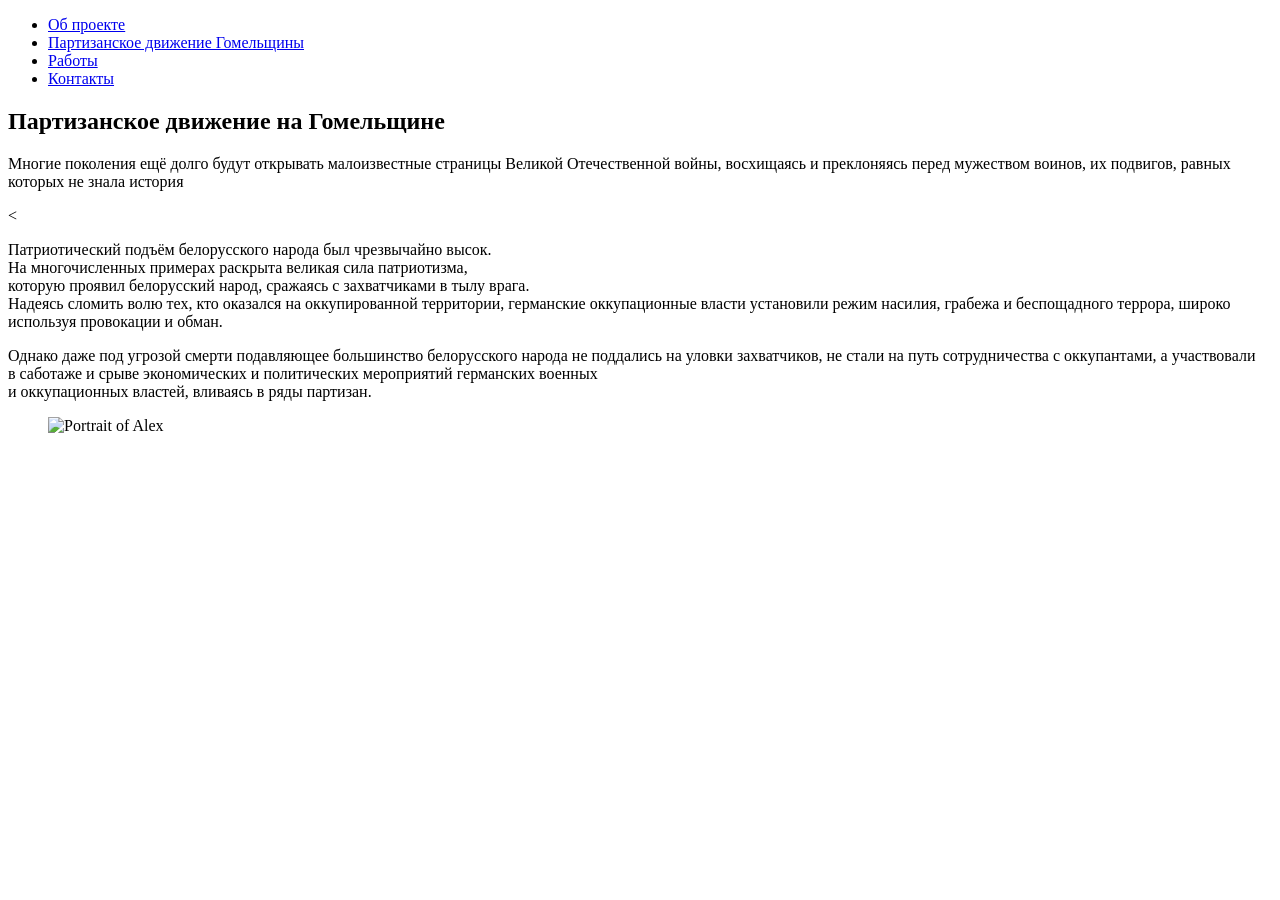
==== about.html @ 4dd45e45 "Add files via upload" ====
<!DOCTYPE html>
<html lang="en">

<head>
  <meta charset="utf-8">
  <meta content="width=device-width, initial-scale=1.0" name="viewport">
  <title>В краю партизанских легенд</title>
  <meta name="description" content="">
  <meta name="keywords" content="">

  <!-- Favicons -->
  <link href="assets/img/favicon.png" rel="icon">
  <link href="assets/img/apple-touch-icon.png" rel="apple-touch-icon">

  <!-- Fonts -->
  <link href="https://fonts.googleapis.com" rel="preconnect">
  <link href="https://fonts.gstatic.com" rel="preconnect" crossorigin>
  <link href="https://fonts.googleapis.com/css2?family=Roboto:ital,wght@0,100;0,300;0,400;0,500;0,700;0,900;1,100;1,300;1,400;1,500;1,700;1,900&family=Poppins:ital,wght@0,100;0,200;0,300;0,400;0,500;0,600;0,700;0,800;0,900;1,100;1,200;1,300;1,400;1,500;1,600;1,700;1,800;1,900&family=Raleway:ital,wght@0,100;0,200;0,300;0,400;0,500;0,600;0,700;0,800;0,900;1,100;1,200;1,300;1,400;1,500;1,600;1,700;1,800;1,900&display=swap" rel="stylesheet">

  <!-- Vendor CSS Files -->
  <link href="assets/vendor/bootstrap/css/bootstrap.min.css" rel="stylesheet">
  <link href="assets/vendor/bootstrap-icons/bootstrap-icons.css" rel="stylesheet">
  <link href="assets/vendor/aos/aos.css" rel="stylesheet">
  <link href="assets/vendor/swiper/swiper-bundle.min.css" rel="stylesheet">
  <link href="assets/vendor/glightbox/css/glightbox.min.css" rel="stylesheet">

  <!-- Main CSS File -->
  <link href="assets/css/main.css" rel="stylesheet">

  <!-- =======================================================
  * Template Name: FolioOne
  * Template URL: https://bootstrapmade.com/folioone-bootstrap-portfolio-website-template/
  * Updated: Aug 23 2025 with Bootstrap v5.3.7
  * Author: BootstrapMade.com
  * License: https://bootstrapmade.com/license/
  ======================================================== -->
</head>

<body class="about-page">

  <header id="header" class="header d-flex align-items-center light-background sticky-top">
    <div class="container position-relative d-flex align-items-center justify-content-between">

      <!-- <a href="index.html" class="logo d-flex align-items-center me-auto me-xl-0">
      <img src="assets/img/logo.webp" alt="">
      <h1 class="sitename">FolioOne</h1> 
    </a> -->

      <nav id="navmenu" class="navmenu">
        <ul>
          <li><a href="index.html">Об проекте</a></li>
          <li><a href="about.html" class="active">Партизанское движение Гомельщины</a></li>
    
          
          <li><a href="portfolio.html">Работы</a></li>
         
          <li><a href="contact.html">Контакты</a></li>
        </ul>
        <i class="mobile-nav-toggle d-xl-none bi bi-list"></i>
      </nav>

 

    </div>
  </header>

  <main class="main">

    <!-- About Section -->
    <section id="about" class="about section">

      <!-- Section Title -->
      <div class="container section-title" data-aos="fade-up">
        <h2>Партизанское движение на Гомельщине</h2>
        <p>Многие поколения ещё долго будут открывать малоизвестные страницы Великой Отечественной войны, восхищаясь и преклоняясь перед мужеством воинов, их подвигов, равных которых не знала история</p>
      </div><!-- End Section Title -->

      < <div class="container" data-aos="fade-up" data-aos-delay="50">

        <div class="isotope-layout" data-default-filter="*" data-layout="masonry" data-sort="original-order">
       

        <!-- Intro + Photo -->
        <div class="row align-items-center justify-content-between gy-5 mb-5">
          <div class="col-lg-7" data-aos="fade-right" data-aos-delay="150">
            <div class="intro-content">

              <p class="lead">
Патриотический подъём белорусского народа был чрезвычайно высок.<br>
На многочисленных примерах раскрыта великая сила патриотизма, <br> которую проявил белорусский народ, сражаясь 
с захватчиками в тылу врага. <br> Надеясь сломить волю тех, кто оказался  на оккупированной территории, германские оккупационные власти установили режим насилия, грабежа и беспощадного террора, широко используя провокации и обман.              </p>
              <p>
	Однако даже под угрозой смерти подавляющее большинство белорусского народа не поддались на уловки захватчиков, не стали на путь сотрудничества с оккупантами, а участвовали <br> в саботаже и срыве экономических  и политических мероприятий германских военных <br> и оккупационных властей, вливаясь в ряды партизан.

              </p>
 

             
            </div>
          </div>

          <div class="col-lg-5" data-aos="zoom-in" data-aos-delay="250">
            <figure class="profile-figure text-center text-lg-end">
              <img src="assets/img/portfolio/maib.png" alt="Portrait of Alex" class="img-fluid profile-photo">
            </figure>
          </div>
        </div>

  </main>

 

  <!-- Scroll Top -->
  <a href="#" id="scroll-top" class="scroll-top d-flex align-items-center justify-content-center"><i class="bi bi-arrow-up-short"></i></a>

  <!-- Preloader -->
  <div id="preloader"></div>

  <!-- Vendor JS Files -->
  <script src="assets/vendor/bootstrap/js/bootstrap.bundle.min.js"></script>
  <script src="assets/vendor/php-email-form/validate.js"></script>
  <script src="assets/vendor/aos/aos.js"></script>
  <script src="assets/vendor/typed.js/typed.umd.js"></script>
  <script src="assets/vendor/waypoints/noframework.waypoints.js"></script>
  <script src="assets/vendor/purecounter/purecounter_vanilla.js"></script>
  <script src="assets/vendor/swiper/swiper-bundle.min.js"></script>
  <script src="assets/vendor/imagesloaded/imagesloaded.pkgd.min.js"></script>
  <script src="assets/vendor/isotope-layout/isotope.pkgd.min.js"></script>
  <script src="assets/vendor/glightbox/js/glightbox.min.js"></script>

  <!-- Main JS File -->
  <script src="assets/js/main.js"></script>

</body>

</html>
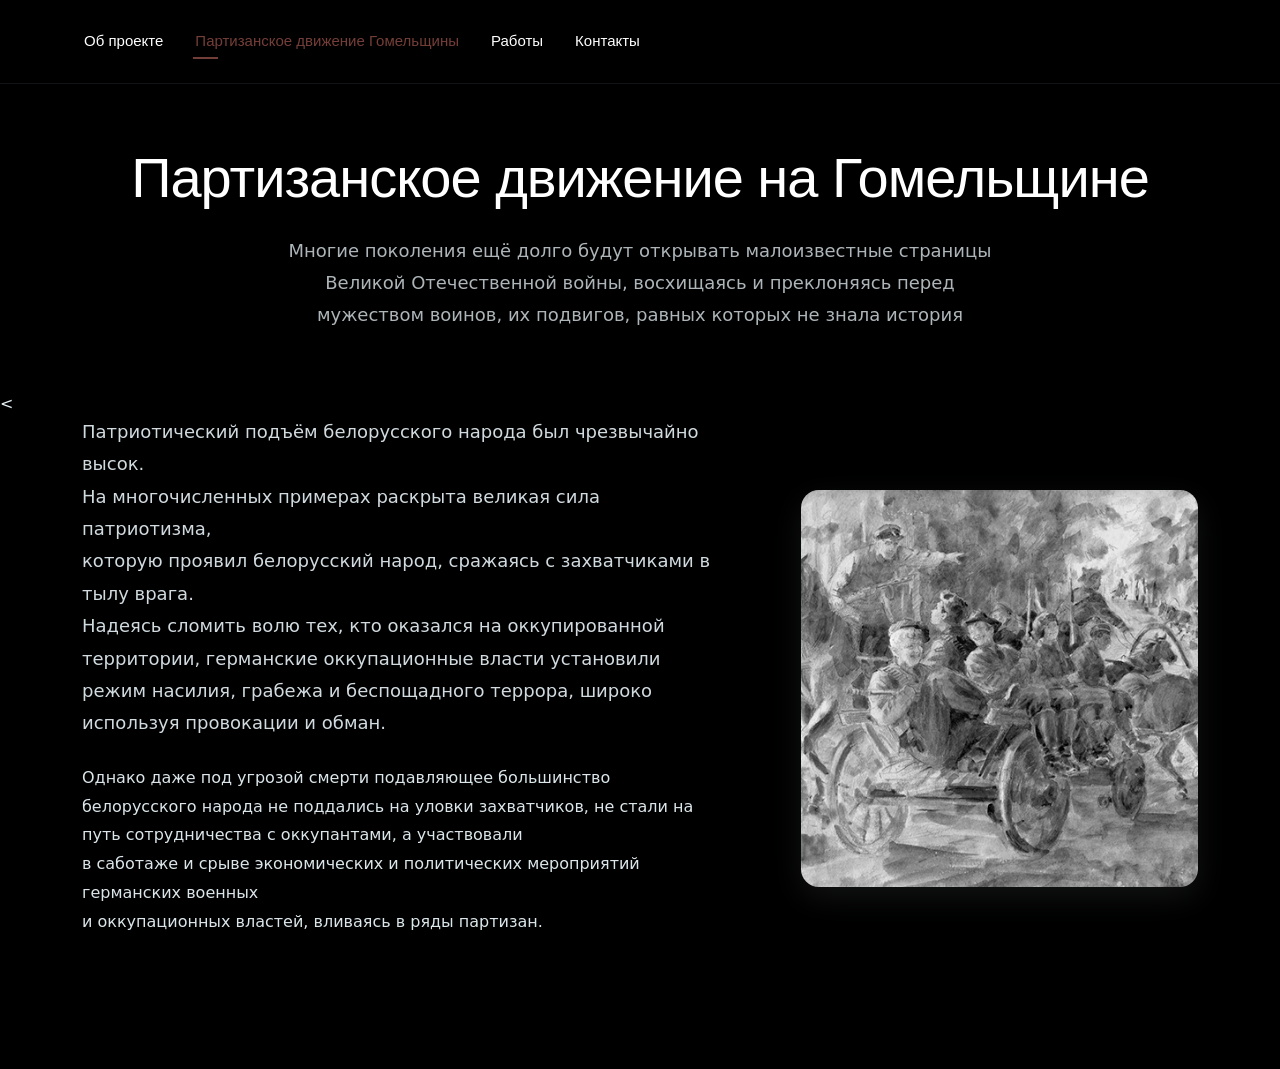
==== commit 57bc3ecc: "Add files via upload" ====
--- a/about.html
+++ b/about.html
@@ -101,7 +101,7 @@
 
           <div class="col-lg-5" data-aos="zoom-in" data-aos-delay="250">
             <figure class="profile-figure text-center text-lg-end">
-              <img src="assets/img/portfolio/maib.png" alt="Portrait of Alex" class="img-fluid profile-photo">
+              <img src="assets/img/profile/profile-square-11.png" alt="Portrait of Alex" class="img-fluid profile-photo">
             </figure>
           </div>
         </div>
--- a/assets/css/main.css
+++ b/assets/css/main.css
@@ -0,0 +1,2854 @@
+/**
+* Template Name: FolioOne
+* Template URL: https://bootstrapmade.com/folioone-bootstrap-portfolio-website-template/
+* Updated: Aug 23 2025 with Bootstrap v5.3.7
+* Author: BootstrapMade.com
+* License: https://bootstrapmade.com/license/
+*/
+
+/*--------------------------------------------------------------
+# Font & Color Variables
+# Help: https://bootstrapmade.com/color-system/
+--------------------------------------------------------------*/
+/* Fonts */
+:root {
+  --default-font: "Roboto",  system-ui, -apple-system, "Segoe UI", Roboto, "Helvetica Neue", Arial, "Noto Sans", "Liberation Sans", sans-serif, "Apple Color Emoji", "Segoe UI Emoji", "Segoe UI Symbol", "Noto Color Emoji";
+  --heading-font: "Raleway",  sans-serif;
+  --nav-font: "Poppins",  sans-serif;
+}
+
+/* Global Colors - The following color variables are used throughout the website. Updating them here will change the color scheme of the entire website */
+:root { 
+  --background-color: #000000; /* Background color for the entire website, including individual sections */
+  --default-color: #e7f2f7; /* Default color used for the majority of the text content across the entire website */
+  --heading-color: #ffffff; /* Color for headings, subheadings and title throughout the website */
+  --accent-color: #743e38; /* Accent color that represents your brand on the website. It's used for buttons, links, and other elements that need to stand out */
+  --surface-color: #743e38; /* The surface color is used as a background of boxed elements within sections, such as cards, icon boxes, or other elements that require a visual separation from the global background. */
+  --contrast-color: #ffffff; /* Contrast color for text, ensuring readability against backgrounds of accent, heading, or default colors. */
+}
+
+/* Nav Menu Colors - The following color variables are used specifically for the navigation menu. They are separate from the global colors to allow for more customization options */
+:root {
+  --nav-color: #ffffff;  /* The default color of the main navmenu links */
+  --nav-hover-color: #743e38; /* Applied to main navmenu links when they are hovered over or active */
+  --nav-mobile-background-color: #213642; /* Used as the background color for mobile navigation menu */
+  --nav-dropdown-background-color: #051117; /* Used as the background color for dropdown items that appear when hovering over primary navigation items */
+  --nav-dropdown-color: #e7f2f7; /* Used for navigation links of the dropdown items in the navigation menu. */
+  --nav-dropdown-hover-color: #743e38; /* Similar to --nav-hover-color, this color is applied to dropdown navigation links when they are hovered over. */
+}
+
+/* Color Presets - These classes override global colors when applied to any section or element, providing reuse of the sam color scheme. */
+
+.light-background {
+  --background-color: #142027;
+  --surface-color: #325264;
+}
+
+.dark-background {
+  --background-color: #0b1419;
+  --default-color: #ffffff;
+  --heading-color: #ffffff;
+  --surface-color: #252525;
+  --contrast-color: #ffffff;
+}
+
+/* Smooth scroll */
+:root {
+  scroll-behavior: smooth;
+}
+
+/*--------------------------------------------------------------
+# General Styling & Shared Classes
+--------------------------------------------------------------*/
+body {
+  color: var(--default-color);
+  background-color: var(--background-color);
+  font-family: var(--default-font);
+}
+
+a {
+  color: var(--accent-color);
+  text-decoration: none;
+  transition: 0.3s;
+}
+
+a:hover {
+  color: color-mix(in srgb, var(--accent-color), transparent 25%);
+  text-decoration: none;
+}
+
+h1,
+h2,
+h3,
+h4,
+h5,
+h6 {
+  color: var(--heading-color);
+  font-family: var(--heading-font);
+}
+
+/* PHP Email Form Messages
+------------------------------*/
+.php-email-form .error-message {
+  display: none;
+  background: #df1529;
+  color: #ffffff;
+  text-align: left;
+  padding: 15px;
+  margin-bottom: 24px;
+  font-weight: 600;
+}
+
+.php-email-form .sent-message {
+  display: none;
+  color: #ffffff;
+  background: #059652;
+  text-align: center;
+  padding: 15px;
+  margin-bottom: 24px;
+  font-weight: 600;
+}
+
+.php-email-form .loading {
+  display: none;
+  background: var(--surface-color);
+  text-align: center;
+  padding: 15px;
+  margin-bottom: 24px;
+}
+
+.php-email-form .loading:before {
+  content: "";
+  display: inline-block;
+  border-radius: 50%;
+  width: 24px;
+  height: 24px;
+  margin: 0 10px -6px 0;
+  border: 3px solid var(--accent-color);
+  border-top-color: var(--surface-color);
+  animation: php-email-form-loading 1s linear infinite;
+}
+
+@keyframes php-email-form-loading {
+  0% {
+    transform: rotate(0deg);
+  }
+
+  100% {
+    transform: rotate(360deg);
+  }
+}
+
+/*--------------------------------------------------------------
+# Global Header
+--------------------------------------------------------------*/
+.header {
+  --background-color: rgba(255, 255, 255, 0);
+  color: var(--default-color);
+  background-color: var(--background-color);
+  padding: 15px 0;
+  transition: all 0.5s;
+  z-index: 997;
+  border-bottom: 1px solid color-mix(in srgb, var(--default-color), transparent 92%);
+}
+
+.header .logo {
+  line-height: 1;
+}
+
+.header .logo img {
+  max-height: 36px;
+  margin-right: 8px;
+}
+
+.header .logo h1 {
+  font-size: 32px;
+  margin: 0;
+  font-weight: 400;
+  color: var(--heading-color);
+}
+
+.header .header-social-links {
+  padding-right: 15px;
+}
+
+.header .header-social-links a {
+  color: color-mix(in srgb, var(--default-color), transparent 40%);
+  padding-left: 6px;
+  display: inline-block;
+  transition: 0.3s;
+  font-size: 16px;
+}
+
+.header .header-social-links a:hover {
+  color: var(--default-color);
+}
+
+.header .header-social-links a i {
+  line-height: 0px;
+}
+
+@media (max-width: 1200px) {
+  .header .logo {
+    order: 1;
+  }
+
+  .header .header-social-links {
+    order: 2;
+  }
+
+  .header .navmenu {
+    order: 3;
+  }
+}
+
+/* Global Header on Scroll
+------------------------------*/
+.scrolled .header {
+  --background-color: rgba(16, 26, 32, 0.9);
+}
+
+/*--------------------------------------------------------------
+# Navigation Menu
+--------------------------------------------------------------*/
+/* Desktop Navigation */
+@media (min-width: 1200px) {
+  .navmenu {
+    padding: 0;
+  }
+
+  .navmenu ul {
+    margin: 0;
+    padding: 0;
+    display: flex;
+    list-style: none;
+    align-items: center;
+  }
+
+  .navmenu li {
+    position: relative;
+  }
+
+  .navmenu>ul>li {
+    white-space: nowrap;
+    padding: 15px 28px 15px 0;
+  }
+
+  .navmenu>ul>li:last-child {
+    padding-right: 0;
+  }
+
+  .navmenu a,
+  .navmenu a:focus {
+    color: var(--nav-color);
+    font-size: 15px;
+    padding: 0 2px;
+    font-family: var(--nav-font);
+    font-weight: 400;
+    display: flex;
+    align-items: center;
+    justify-content: space-between;
+    white-space: nowrap;
+    transition: 0.3s;
+    position: relative;
+  }
+
+  .navmenu a i,
+  .navmenu a:focus i {
+    font-size: 12px;
+    line-height: 0;
+    margin-left: 5px;
+    transition: 0.3s;
+  }
+
+  .navmenu>ul>li>a:before {
+    content: "";
+    position: absolute;
+    height: 2px;
+    bottom: -6px;
+    left: 0;
+    background-color: var(--nav-hover-color);
+    visibility: hidden;
+    width: 0px;
+    transition: all 0.3s ease-in-out 0s;
+  }
+
+  .navmenu a:hover:before,
+  .navmenu li:hover>a:before,
+  .navmenu .active:before {
+    visibility: visible;
+    width: 25px;
+  }
+
+  .navmenu li:hover>a,
+  .navmenu .active,
+  .navmenu .active:focus {
+    color: var(--nav-hover-color);
+  }
+
+  .navmenu .dropdown ul {
+    margin: 0;
+    padding: 10px 0;
+    background: var(--nav-dropdown-background-color);
+    display: block;
+    position: absolute;
+    visibility: hidden;
+    left: -5px;
+    top: 130%;
+    opacity: 0;
+    transition: 0.3s;
+    border-radius: 4px;
+    z-index: 99;
+    box-shadow: 0px 0px 30px rgba(0, 0, 0, 0.1);
+  }
+
+  .navmenu .dropdown ul li {
+    min-width: 200px;
+  }
+
+  .navmenu .dropdown ul a {
+    padding: 10px 20px;
+    font-size: 15px;
+    text-transform: none;
+    color: var(--nav-dropdown-color);
+  }
+
+  .navmenu .dropdown ul a i {
+    font-size: 12px;
+  }
+
+  .navmenu .dropdown ul a:hover,
+  .navmenu .dropdown ul .active:hover,
+  .navmenu .dropdown ul li:hover>a {
+    color: var(--nav-dropdown-hover-color);
+  }
+
+  .navmenu .dropdown:hover>ul {
+    opacity: 1;
+    top: 100%;
+    visibility: visible;
+  }
+
+  .navmenu .dropdown .dropdown ul {
+    top: 0;
+    left: -90%;
+    visibility: hidden;
+  }
+
+  .navmenu .dropdown .dropdown:hover>ul {
+    opacity: 1;
+    top: 0;
+    left: -100%;
+    visibility: visible;
+  }
+}
+
+/* Mobile Navigation */
+@media (max-width: 1199px) {
+  .mobile-nav-toggle {
+    color: var(--nav-color);
+    font-size: 28px;
+    line-height: 0;
+    margin-right: 10px;
+    cursor: pointer;
+    transition: color 0.3s;
+  }
+
+  .navmenu {
+    padding: 0;
+    z-index: 9997;
+  }
+
+  .navmenu ul {
+    display: none;
+    list-style: none;
+    position: absolute;
+    inset: 60px 20px 20px 20px;
+    padding: 10px 0;
+    margin: 0;
+    border-radius: 6px;
+    background-color: var(--nav-mobile-background-color);
+    border: 1px solid color-mix(in srgb, var(--default-color), transparent 90%);
+    box-shadow: none;
+    overflow-y: auto;
+    transition: 0.3s;
+    z-index: 9998;
+  }
+
+  .navmenu a,
+  .navmenu a:focus {
+    color: var(--nav-dropdown-color);
+    padding: 10px 20px;
+    font-family: var(--nav-font);
+    font-size: 17px;
+    font-weight: 500;
+    display: flex;
+    align-items: center;
+    justify-content: space-between;
+    white-space: nowrap;
+    transition: 0.3s;
+  }
+
+  .navmenu a i,
+  .navmenu a:focus i {
+    font-size: 12px;
+    line-height: 0;
+    margin-left: 5px;
+    width: 30px;
+    height: 30px;
+    display: flex;
+    align-items: center;
+    justify-content: center;
+    border-radius: 50%;
+    transition: 0.3s;
+    background-color: color-mix(in srgb, var(--accent-color), transparent 90%);
+  }
+
+  .navmenu a i:hover,
+  .navmenu a:focus i:hover {
+    background-color: var(--accent-color);
+    color: var(--contrast-color);
+  }
+
+  .navmenu a:hover,
+  .navmenu .active,
+  .navmenu .active:focus {
+    color: var(--nav-dropdown-hover-color);
+  }
+
+  .navmenu .active i,
+  .navmenu .active:focus i {
+    background-color: var(--accent-color);
+    color: var(--contrast-color);
+    transform: rotate(180deg);
+  }
+
+  .navmenu .dropdown ul {
+    position: static;
+    display: none;
+    z-index: 99;
+    padding: 10px 0;
+    margin: 10px 20px;
+    background-color: var(--nav-dropdown-background-color);
+    transition: all 0.5s ease-in-out;
+  }
+
+  .navmenu .dropdown ul ul {
+    background-color: rgba(33, 37, 41, 0.1);
+  }
+
+  .navmenu .dropdown>.dropdown-active {
+    display: block;
+    background-color: rgba(33, 37, 41, 0.03);
+  }
+
+  .mobile-nav-active {
+    overflow: hidden;
+  }
+
+  .mobile-nav-active .mobile-nav-toggle {
+    color: #fff;
+    position: absolute;
+    font-size: 32px;
+    top: 15px;
+    right: 15px;
+    margin-right: 0;
+    z-index: 9999;
+  }
+
+  .mobile-nav-active .navmenu {
+    position: fixed;
+    overflow: hidden;
+    inset: 0;
+    background: rgba(33, 37, 41, 0.8);
+    transition: 0.3s;
+  }
+
+  .mobile-nav-active .navmenu>ul {
+    display: block;
+  }
+}
+
+/*--------------------------------------------------------------
+# Global Footer
+--------------------------------------------------------------*/
+.footer {
+  color: var(--default-color);
+  background-color: var(--background-color);
+  font-size: 14px;
+  padding: 40px 0;
+  position: relative;
+  border-top: 1px solid color-mix(in srgb, var(--default-color), transparent 92%);
+}
+
+.footer .copyright p {
+  margin-bottom: 0;
+}
+
+.footer .social-links {
+  margin-top: 20px;
+}
+
+.footer .social-links a {
+  display: flex;
+  align-items: center;
+  justify-content: center;
+  width: 40px;
+  height: 40px;
+  border-radius: 50%;
+  border: 1px solid color-mix(in srgb, var(--default-color), transparent 50%);
+  font-size: 16px;
+  color: color-mix(in srgb, var(--default-color), transparent 50%);
+  margin: 0 5px;
+  transition: 0.3s;
+}
+
+.footer .social-links a:hover {
+  color: var(--accent-color);
+  border-color: var(--accent-color);
+}
+
+.footer .credits {
+  margin-top: 10px;
+  font-size: 13px;
+  text-align: center;
+}
+
+/*--------------------------------------------------------------
+# Preloader
+--------------------------------------------------------------*/
+#preloader {
+  position: fixed;
+  inset: 0;
+  z-index: 9999;
+  overflow: hidden;
+  background-color: var(--background-color);
+  transition: all 0.6s ease-out;
+  width: 100%;
+  height: 100vh;
+}
+
+#preloader:before,
+#preloader:after {
+  content: "";
+  position: absolute;
+  border: 4px solid var(--accent-color);
+  border-radius: 50%;
+  animation: animate-preloader 2s cubic-bezier(0, 0.2, 0.8, 1) infinite;
+}
+
+#preloader:after {
+  animation-delay: -0.5s;
+}
+
+@keyframes animate-preloader {
+  0% {
+    width: 10px;
+    height: 10px;
+    top: calc(50% - 5px);
+    left: calc(50% - 5px);
+    opacity: 1;
+  }
+
+  100% {
+    width: 72px;
+    height: 72px;
+    top: calc(50% - 36px);
+    left: calc(50% - 36px);
+    opacity: 0;
+  }
+}
+
+/*--------------------------------------------------------------
+# Scroll Top Button
+--------------------------------------------------------------*/
+.scroll-top {
+  position: fixed;
+  visibility: hidden;
+  opacity: 0;
+  right: 15px;
+  bottom: -15px;
+  z-index: 99999;
+  background-color: var(--accent-color);
+  width: 44px;
+  height: 44px;
+  border-radius: 50px;
+  transition: all 0.4s;
+}
+
+.scroll-top i {
+  font-size: 24px;
+  color: var(--contrast-color);
+  line-height: 0;
+}
+
+.scroll-top:hover {
+  background-color: color-mix(in srgb, var(--accent-color), transparent 20%);
+  color: var(--contrast-color);
+}
+
+.scroll-top.active {
+  visibility: visible;
+  opacity: 1;
+  bottom: 15px;
+}
+
+/*--------------------------------------------------------------
+# Disable aos animation delay on mobile devices
+--------------------------------------------------------------*/
+@media screen and (max-width: 768px) {
+  [data-aos-delay] {
+    transition-delay: 0 !important;
+  }
+}
+
+/*--------------------------------------------------------------
+# Global Page Titles & Breadcrumbs
+--------------------------------------------------------------*/
+.page-title {
+  color: var(--default-color);
+  background-color: var(--background-color);
+  position: relative;
+}
+
+.page-title .heading {
+  padding: 80px 0;
+  border-top: 1px solid color-mix(in srgb, var(--default-color), transparent 90%);
+}
+
+.page-title .heading h1 {
+  font-size: 38px;
+  font-weight: 700;
+}
+
+.page-title nav {
+  background-color: color-mix(in srgb, var(--default-color), transparent 96%);
+  padding: 20px 0;
+}
+
+.page-title nav ol {
+  display: flex;
+  flex-wrap: wrap;
+  list-style: none;
+  padding: 0;
+  margin: 0;
+  font-size: 16px;
+  font-weight: 400;
+}
+
+.page-title nav ol li+li {
+  padding-left: 10px;
+}
+
+.page-title nav ol li+li::before {
+  content: "/";
+  display: inline-block;
+  padding-right: 10px;
+  color: color-mix(in srgb, var(--default-color), transparent 70%);
+}
+
+/*--------------------------------------------------------------
+# Global Sections
+--------------------------------------------------------------*/
+section,
+.section {
+  color: var(--default-color);
+  background-color: var(--background-color);
+  padding: 60px 0;
+  scroll-margin-top: 100px;
+  overflow: clip;
+}
+
+@media (max-width: 1199px) {
+
+  section,
+  .section {
+    scroll-margin-top: 66px;
+  }
+}
+
+/*--------------------------------------------------------------
+# Global Section Titles
+--------------------------------------------------------------*/
+.section-title {
+  text-align: center;
+  padding-bottom: 60px;
+  position: relative;
+}
+
+.section-title h2 {
+  font-size: 3.5rem;
+  font-weight: 400;
+  line-height: 1.2;
+  color: var(--heading-color);
+  margin-bottom: 1.5rem;
+  letter-spacing: -1px;
+}
+
+@media (max-width: 768px) {
+  .section-title h2 {
+    font-size: 2.5rem;
+  }
+}
+
+.section-title p {
+  font-size: 1.125rem;
+  line-height: 1.8;
+  color: color-mix(in srgb, var(--default-color), transparent 25%);
+  max-width: 900px;
+  margin: 0 auto;
+  text-wrap: balance;
+}
+
+/*--------------------------------------------------------------
+# Hero Section
+--------------------------------------------------------------*/
+.hero {
+  padding: 80px 0;
+  min-height: 100vh;
+  display: flex;
+  align-items: center;
+}
+
+.hero .hero-content h1 {
+  font-size: 3.5rem;
+  font-weight: 700;
+  margin-bottom: 1rem;
+  line-height: 1.2;
+}
+
+.hero .hero-content h1 .highlight {
+  color: var(--accent-color);
+  position: relative;
+}
+
+.hero .hero-content h1 .highlight::after {
+  content: "";
+  position: absolute;
+  bottom: 0;
+  left: 0;
+  width: 100%;
+  height: 3px;
+  border-radius: 2px;
+}
+
+@media (max-width: 768px) {
+  .hero .hero-content h1 {
+    font-size: 2.5rem;
+  }
+}
+
+.hero .hero-content h2 {
+  font-size: 1.5rem;
+  font-weight: 400;
+  margin-bottom: 2rem;
+  color: color-mix(in srgb, var(--default-color), transparent 20%);
+}
+
+.hero .hero-content h2 .typed {
+  color: var(--accent-color);
+  font-weight: 600;
+}
+
+@media (max-width: 768px) {
+  .hero .hero-content h2 {
+    font-size: 1.25rem;
+  }
+}
+
+.hero .hero-content p {
+  font-size: 1.1rem;
+  line-height: 1.6;
+  margin-bottom: 2.5rem;
+  color: color-mix(in srgb, var(--default-color), transparent 30%);
+}
+
+.hero .hero-actions {
+  display: flex;
+  gap: 1rem;
+  margin-bottom: 3rem;
+}
+
+.hero .hero-actions .btn {
+  padding: 12px 30px;
+  border-radius: 50px;
+  font-weight: 600;
+  text-decoration: none;
+  transition: all 0.3s ease;
+  border: 2px solid;
+}
+
+.hero .hero-actions .btn.btn-primary {
+  background: var(--accent-color);
+  color: var(--contrast-color);
+  border-color: var(--accent-color);
+}
+
+.hero .hero-actions .btn.btn-primary:hover {
+  background: color-mix(in srgb, var(--accent-color), black 15%);
+  border-color: color-mix(in srgb, var(--accent-color), black 15%);
+  transform: translateY(-2px);
+}
+
+.hero .hero-actions .btn.btn-outline {
+  background: transparent;
+  color: var(--accent-color);
+  border-color: var(--accent-color);
+}
+
+.hero .hero-actions .btn.btn-outline:hover {
+  transform: translateY(-2px);
+}
+
+@media (max-width: 576px) {
+  .hero .hero-actions {
+    flex-direction: column;
+  }
+
+  .hero .hero-actions .btn {
+    text-align: center;
+  }
+}
+
+.hero .social-links {
+  display: flex;
+  gap: 1rem;
+}
+
+.hero .social-links a {
+  width: 45px;
+  height: 45px;
+  background: var(--surface-color);
+  border-radius: 50%;
+  display: flex;
+  align-items: center;
+  justify-content: center;
+  color: var(--default-color);
+  font-size: 1.2rem;
+  transition: all 0.3s ease;
+}
+
+.hero .social-links a:hover {
+  background: var(--accent-color);
+  color: var(--contrast-color);
+  transform: translateY(-3px);
+  box-shadow: 0 8px 25px color-mix(in srgb, var(--accent-color), transparent 70%);
+}
+
+.hero .hero-image {
+  position: relative;
+}
+
+.hero .hero-image .image-wrapper {
+  position: relative;
+  max-width: 450px;
+  margin: 0 auto;
+}
+
+.hero .hero-image .image-wrapper img {
+  border-radius: 20px;
+  box-shadow: 0 5px 15px color-mix(in srgb, var(--default-color), transparent 95%);
+  transition: transform 0.3s ease;
+}
+
+.hero .hero-image .image-wrapper img:hover {
+  transform: scale(1.02);
+}
+
+.hero .hero-image .floating-elements {
+  position: absolute;
+  top: 0;
+  left: 0;
+  right: 0;
+  bottom: 0;
+  pointer-events: none;
+}
+
+.hero .hero-image .floating-elements .floating-card {
+  position: absolute;
+  background: var(--surface-color);
+  padding: 15px 20px;
+  border-radius: 15px;
+  box-shadow: 0 10px 30px color-mix(in srgb, var(--default-color), transparent 90%);
+  display: flex;
+  align-items: center;
+  gap: 10px;
+  font-weight: 600;
+  animation: float 3s ease-in-out infinite;
+}
+
+.hero .hero-image .floating-elements .floating-card i {
+  font-size: 1.5rem;
+  color: var(--accent-color);
+}
+
+.hero .hero-image .floating-elements .floating-card.design {
+  top: 10%;
+  right: -10%;
+  animation-delay: 0s;
+}
+
+.hero .hero-image .floating-elements .floating-card.code {
+  bottom: 30%;
+  left: -15%;
+  animation-delay: 1s;
+}
+
+.hero .hero-image .floating-elements .floating-card.creativity {
+  top: 60%;
+  right: -5%;
+  animation-delay: 2s;
+}
+
+@media (max-width: 992px) {
+  .hero .hero-image .floating-elements .floating-card {
+    display: none;
+  }
+}
+
+@keyframes float {
+
+  0%,
+  100% {
+    transform: translateY(0px);
+  }
+
+  50% {
+    transform: translateY(-10px);
+  }
+}
+
+@media (max-width: 992px) {
+  .hero .hero-content {
+    text-align: center;
+    margin-bottom: 3rem;
+  }
+}
+
+/*--------------------------------------------------------------
+# About Section
+--------------------------------------------------------------*/
+.about .intro-content .eyebrow {
+  display: inline-block;
+  letter-spacing: 0.12em;
+  text-transform: uppercase;
+  font-size: 12px;
+  color: color-mix(in srgb, var(--default-color), transparent 40%);
+  margin-bottom: 16px;
+}
+
+.about .intro-content .headline {
+  font-family: var(--heading-font);
+  font-weight: 300;
+  line-height: 1.2;
+  font-size: clamp(28px, 4vw, 44px);
+  margin: 0 0 24px 0;
+}
+
+.about .intro-content .lead {
+  font-size: 18px;
+  line-height: 1.8;
+  color: color-mix(in srgb, var(--default-color), transparent 10%);
+  margin-bottom: 24px;
+}
+
+.about .intro-content p {
+  line-height: 1.8;
+  margin-bottom: 24px;
+  color: color-mix(in srgb, var(--default-color), transparent 5%);
+}
+
+.about .intro-content .cta-group {
+  display: flex;
+  gap: 24px;
+  align-items: center;
+  margin-top: 24px;
+}
+
+.about .intro-content .cta-group .btn-ghost {
+  display: inline-flex;
+  align-items: center;
+  gap: 8px;
+  padding: 12px 18px;
+  border-radius: 6px;
+  color: var(--accent-color);
+  background: color-mix(in srgb, var(--accent-color), transparent 92%);
+  border: 1px solid color-mix(in srgb, var(--accent-color), transparent 70%);
+  transition: 0.3s ease-in-out;
+}
+
+.about .intro-content .cta-group .btn-ghost:hover,
+.about .intro-content .cta-group .btn-ghost:focus {
+  color: var(--contrast-color);
+  background: var(--accent-color);
+  border-color: var(--accent-color);
+  outline: none;
+  box-shadow: 0 0 0 3px color-mix(in srgb, var(--accent-color), transparent 70%);
+}
+
+.about .intro-content .cta-group .link-underline {
+  display: inline-flex;
+  align-items: center;
+  gap: 8px;
+  position: relative;
+  color: var(--accent-color);
+  padding-bottom: 4px;
+  transition: 0.3s ease-in-out;
+}
+
+.about .intro-content .cta-group .link-underline::after {
+  content: "";
+  position: absolute;
+  left: 0;
+  right: 0;
+  bottom: 0;
+  height: 1px;
+  background: color-mix(in srgb, var(--accent-color), transparent 40%);
+  transform: scaleX(0.4);
+  transform-origin: left;
+  transition: 0.3s ease-in-out;
+}
+
+.about .intro-content .cta-group .link-underline:hover,
+.about .intro-content .cta-group .link-underline:focus {
+  color: color-mix(in srgb, var(--accent-color), transparent 10%);
+  outline: none;
+}
+
+.about .intro-content .cta-group .link-underline:hover::after,
+.about .intro-content .cta-group .link-underline:focus::after {
+  transform: scaleX(1);
+}
+
+.about .profile-figure {
+  margin: 0;
+}
+
+.about .profile-figure .profile-photo {
+  width: 88%;
+  max-width: 440px;
+  border-radius: 18px;
+  box-shadow: 0 10px 30px color-mix(in srgb, var(--default-color), transparent 92%);
+  transform: translateY(0);
+  transition: transform 0.3s ease-in-out;
+}
+
+.about .profile-figure .profile-caption {
+  margin-top: 24px;
+  display: flex;
+  align-items: center;
+  justify-content: center;
+}
+
+.about .profile-figure .profile-caption .meta {
+  font-size: 14px;
+  color: color-mix(in srgb, var(--default-color), transparent 20%);
+}
+
+.about .profile-figure .profile-caption .meta .funfact {
+  font-size: 13px;
+  margin-top: 4px;
+  color: color-mix(in srgb, var(--default-color), transparent 35%);
+}
+
+.about .profile-figure:hover .profile-photo {
+  transform: translateY(-4px);
+}
+
+.about .skill-item {
+  padding: 24px;
+  border-radius: 6px;
+  transition: 0.3s ease-in-out;
+  background: color-mix(in srgb, var(--surface-color), var(--accent-color) 2%);
+  border: 1px solid color-mix(in srgb, var(--default-color), transparent 88%);
+  height: 100%;
+}
+
+.about .skill-item i {
+  font-size: 24px;
+  color: var(--accent-color);
+  margin-bottom: 16px;
+  display: inline-block;
+}
+
+.about .skill-item h3 {
+  font-size: 16px;
+  margin-bottom: 6px;
+  font-weight: 500;
+}
+
+.about .skill-item p {
+  margin: 0;
+  font-size: 14px;
+  color: color-mix(in srgb, var(--default-color), transparent 25%);
+}
+
+.about .skill-item:hover {
+  transform: translateY(-3px);
+  border-color: color-mix(in srgb, var(--accent-color), transparent 60%);
+  box-shadow: 0 10px 30px color-mix(in srgb, var(--default-color), transparent 92%);
+}
+
+.about .timeline-item {
+  position: relative;
+  padding-left: 26px;
+}
+
+.about .timeline-item time {
+  display: inline-block;
+  font-size: 12px;
+  letter-spacing: 0.08em;
+  text-transform: uppercase;
+  color: color-mix(in srgb, var(--default-color), transparent 45%);
+  margin-bottom: 6px;
+}
+
+.about .timeline-item h4 {
+  font-size: 18px;
+  font-weight: 400;
+  margin: 0 0 6px;
+}
+
+.about .timeline-item p {
+  font-size: 14px;
+  color: color-mix(in srgb, var(--default-color), transparent 25%);
+  margin: 0;
+}
+
+.about .timeline-item .dot {
+  position: absolute;
+  left: 0;
+  top: 4px;
+  width: 10px;
+  height: 10px;
+  border-radius: 50%;
+  background: var(--accent-color);
+  box-shadow: 0 0 0 6px color-mix(in srgb, var(--accent-color), transparent 80%);
+}
+
+.about .personal-quote {
+  padding: 24px 0;
+}
+
+.about .personal-quote p {
+  font-family: var(--heading-font);
+  font-weight: 300;
+  font-size: clamp(20px, 3vw, 28px);
+  line-height: 1.5;
+  color: color-mix(in srgb, var(--default-color), transparent 5%);
+  margin: 0 auto;
+  max-width: 800px;
+}
+
+.about .fact-pill {
+  display: flex;
+  align-items: center;
+  justify-content: center;
+  gap: 10px;
+  padding: 10px 14px;
+  border-radius: 999px;
+  border: 1px solid color-mix(in srgb, var(--default-color), transparent 85%);
+  background: var(--surface-color);
+  color: color-mix(in srgb, var(--default-color), transparent 10%);
+  transition: 0.3s ease-in-out;
+}
+
+.about .fact-pill i {
+  color: var(--accent-color);
+}
+
+.about .fact-pill span {
+  font-size: 14px;
+}
+
+.about .fact-pill:hover {
+  transform: translateY(-2px);
+  border-color: color-mix(in srgb, var(--accent-color), transparent 60%);
+  box-shadow: 0 10px 30px color-mix(in srgb, var(--default-color), transparent 92%);
+}
+
+.about .fact-pill:focus-within {
+  box-shadow: 0 0 0 3px color-mix(in srgb, var(--accent-color), transparent 70%);
+}
+
+@media (max-width: 992px) {
+  .about .profile-figure {
+    text-align: center !important;
+  }
+
+  .about .profile-figure .profile-photo {
+    width: 72%;
+  }
+
+  .about .intro-content .cta-group {
+    flex-wrap: wrap;
+  }
+}
+
+@media (max-width: 576px) {
+  .about .profile-figure .profile-photo {
+    width: 100%;
+  }
+}
+
+/*--------------------------------------------------------------
+# Skills Section
+--------------------------------------------------------------*/
+.skills .skill-box {
+  background-color: var(--surface-color);
+  padding: 2rem;
+  border-radius: 8px;
+  box-shadow: 0 0 20px rgba(0, 0, 0, 0.05);
+}
+
+.skills .skill-box h3 {
+  font-size: 1.2rem;
+  margin-bottom: 1rem;
+  font-weight: 600;
+}
+
+.skills .skill-box p {
+  font-size: 0.9rem;
+  margin-bottom: 0.8rem;
+  opacity: 0.6;
+}
+
+.skills .skill-box .progress {
+  background-color: color-mix(in srgb, var(--accent-color), transparent 85%);
+  border-radius: 50px;
+  height: 8px;
+  margin-top: 5px;
+  overflow: hidden;
+}
+
+.skills .skill-box .progress .progress-bar {
+  background-color: var(--accent-color);
+  height: 100%;
+  position: relative;
+  border-radius: 50px;
+  transition: 0.9s;
+  width: 1px;
+}
+
+/*--------------------------------------------------------------
+# Stats Section
+--------------------------------------------------------------*/
+.stats .avatars {
+  position: relative;
+}
+
+.stats .avatars img {
+  width: 60px;
+  height: 60px;
+  border: 3px solid var(--accent-color);
+  margin-right: -15px;
+  transition: transform 0.3s ease;
+}
+
+.stats .avatars img:hover {
+  transform: translateY(-5px);
+  z-index: 2;
+}
+
+.stats .counters h2 {
+  color: var(--heading-color);
+  font-size: 48px;
+  font-weight: 700;
+  margin-bottom: 10px;
+}
+
+.stats .counters h2 span {
+  display: inline-block;
+}
+
+.stats .counters p {
+  color: var(--default-color);
+  font-size: 18px;
+  margin: 0;
+  opacity: 0.9;
+}
+
+@media (max-width: 991px) {
+  .stats .row {
+    text-align: center;
+  }
+
+  .stats .avatars {
+    justify-content: center;
+    margin-bottom: 40px;
+  }
+
+  .stats .counters h2 {
+    font-size: 36px;
+  }
+
+  .stats .counters p {
+    font-size: 16px;
+  }
+
+  .stats .counters .col-md-4 {
+    margin-bottom: 30px;
+  }
+
+  .stats .counters .col-md-4:last-child {
+    margin-bottom: 0;
+  }
+}
+
+@media (max-width: 576px) {
+  .stats {
+    padding: 60px 0;
+  }
+
+  .stats .avatars {
+    flex-wrap: wrap;
+    justify-content: center;
+  }
+
+  .stats .avatars img {
+    margin: 0 -8px;
+  }
+}
+
+/*--------------------------------------------------------------
+# Testimonials Section
+--------------------------------------------------------------*/
+.testimonials .testimonials-carousel,
+.testimonials .testimonials-slider {
+  overflow: hidden;
+}
+
+.testimonials .testimonial-item .testimonial-content {
+  border-left: 3px solid var(--accent-color);
+  padding-left: 30px;
+}
+
+.testimonials .testimonial-item .testimonial-img {
+  border-radius: 50%;
+  border: 4px solid var(--background-color);
+  margin: 0 auto;
+}
+
+.testimonials .testimonial-item h3 {
+  font-size: 20px;
+  font-weight: bold;
+  margin: 10px 0 5px 0;
+}
+
+.testimonials .testimonial-item h4 {
+  font-size: 14px;
+  color: color-mix(in srgb, var(--default-color), transparent 40%);
+  margin: 0 0 10px 0;
+}
+
+.testimonials .testimonial-item .stars i {
+  color: #ffc107;
+  margin: 0 1px;
+}
+
+.testimonials .testimonial-item .quote-icon-left,
+.testimonials .testimonial-item .quote-icon-right {
+  color: color-mix(in srgb, var(--accent-color), transparent 50%);
+  font-size: 26px;
+  line-height: 0;
+}
+
+.testimonials .testimonial-item .quote-icon-left {
+  display: inline-block;
+  left: -5px;
+  position: relative;
+}
+
+.testimonials .testimonial-item .quote-icon-right {
+  display: inline-block;
+  right: -5px;
+  position: relative;
+  top: 10px;
+  transform: scale(-1, -1);
+}
+
+.testimonials .testimonial-item p {
+  font-style: italic;
+}
+
+.testimonials .swiper-wrapper {
+  height: auto;
+}
+
+.testimonials .swiper-pagination {
+  margin-top: 30px;
+  position: relative;
+}
+
+.testimonials .swiper-pagination .swiper-pagination-bullet {
+  width: 12px;
+  height: 12px;
+  background-color: color-mix(in srgb, var(--default-color), transparent 85%);
+  opacity: 1;
+}
+
+.testimonials .swiper-pagination .swiper-pagination-bullet-active {
+  background-color: var(--accent-color);
+}
+
+/*--------------------------------------------------------------
+# Resume Section
+--------------------------------------------------------------*/
+.resume .resume-item {
+  margin-bottom: 3rem;
+}
+
+.resume .resume-item .resume-title {
+  font-size: 1.75rem;
+  font-weight: 700;
+  margin-bottom: 1.5rem;
+  padding-bottom: 1.5rem;
+  position: relative;
+  color: var(--heading-color);
+}
+
+.resume .resume-item .resume-title::after {
+  content: "";
+  position: absolute;
+  display: block;
+  width: 50px;
+  height: 3px;
+  background: var(--accent-color);
+  bottom: 0;
+  left: 0;
+}
+
+.resume .resume-item .resume-content {
+  padding-left: 1.25rem;
+  border-left: 2px solid color-mix(in srgb, var(--accent-color), transparent 85%);
+}
+
+.resume .resume-item article {
+  position: relative;
+  margin-bottom: 2.5rem;
+}
+
+.resume .resume-item article::before {
+  content: "";
+  position: absolute;
+  width: 16px;
+  height: 16px;
+  border-radius: 50%;
+  left: -1.8rem;
+  top: 0.25rem;
+  background: var(--background-color);
+  border: 2px solid var(--accent-color);
+}
+
+.resume .resume-item article h4 {
+  font-size: 1.25rem;
+  font-weight: 600;
+  margin-bottom: 0.5rem;
+  color: var(--heading-color);
+}
+
+.resume .resume-item article h5 {
+  font-size: 1rem;
+  background: color-mix(in srgb, var(--accent-color), transparent 92%);
+  padding: 0.375rem 0.75rem;
+  display: inline-block;
+  font-weight: 600;
+  margin: 0.5rem 0;
+  color: var(--accent-color);
+  border-radius: 4px;
+}
+
+.resume .resume-item article .institution,
+.resume .resume-item article .company {
+  font-size: 1rem;
+  margin-bottom: 1rem;
+  color: color-mix(in srgb, var(--default-color), transparent 25%);
+}
+
+.resume .resume-item article p {
+  margin-bottom: 1rem;
+}
+
+.resume .resume-item article ul {
+  padding-left: 1.25rem;
+  margin-bottom: 0;
+}
+
+.resume .resume-item article ul li {
+  padding-bottom: 0.75rem;
+  position: relative;
+}
+
+.resume .resume-item article ul li:last-child {
+  padding-bottom: 0;
+}
+
+.resume .skill-item {
+  margin-bottom: 2rem;
+}
+
+.resume .skill-item h4 {
+  font-size: 1rem;
+  font-weight: 600;
+  margin-bottom: 0.75rem;
+  color: var(--heading-color);
+}
+
+.resume .skill-item .progress {
+  height: 0.75rem;
+  background-color: color-mix(in srgb, var(--accent-color), transparent 92%);
+  border-radius: 1rem;
+  overflow: visible;
+}
+
+.resume .skill-item .progress .progress-bar {
+  background-color: var(--accent-color);
+  position: relative;
+  border-radius: 1rem;
+  width: 0;
+  transition: width 1s ease;
+}
+
+.resume .skill-item .progress .progress-bar::after {
+  content: attr(aria-valuenow) "%";
+  position: absolute;
+  right: 0;
+  top: -1.75rem;
+  font-size: 0.875rem;
+  font-weight: 600;
+  color: var(--accent-color);
+}
+
+@media (max-width: 991.98px) {
+  .resume .resume-item {
+    margin-bottom: 2rem;
+  }
+}
+
+@media (max-width: 767.98px) {
+  .resume .resume-content {
+    padding-left: 1rem !important;
+  }
+
+  .resume article::before {
+    left: -2rem !important;
+  }
+}
+
+/*--------------------------------------------------------------
+# Services Section
+--------------------------------------------------------------*/
+.services .service-item {
+  display: flex;
+  background-color: var(--surface-color);
+  border-radius: 12px;
+  padding: 2rem;
+  height: 100%;
+  position: relative;
+  overflow: hidden;
+  box-shadow: 0 5px 20px rgba(0, 0, 0, 0.03);
+  transition: all 0.4s ease;
+}
+
+.services .service-item::before {
+  content: "";
+  position: absolute;
+  left: 0;
+  top: 0;
+  height: 100%;
+  width: 4px;
+  background-color: var(--accent-color);
+  transform: scaleY(0);
+  transform-origin: bottom;
+  transition: transform 0.4s cubic-bezier(0.65, 0, 0.35, 1);
+}
+
+.services .service-item:hover {
+  box-shadow: 0 10px 30px rgba(0, 0, 0, 0.08);
+  transform: translateY(-5px);
+}
+
+.services .service-item:hover::before {
+  transform: scaleY(1);
+}
+
+.services .service-item:hover .service-icon {
+  background-color: var(--accent-color);
+  color: var(--contrast-color);
+  transform: rotateY(180deg);
+}
+
+.services .service-item:hover .service-icon i {
+  transform: rotateY(180deg);
+}
+
+.services .service-item:hover .service-link i {
+  transform: translateX(5px);
+}
+
+.services .service-icon {
+  flex-shrink: 0;
+  width: 70px;
+  height: 70px;
+  border-radius: 12px;
+  background-color: color-mix(in srgb, var(--accent-color), transparent 90%);
+  color: var(--accent-color);
+  display: flex;
+  align-items: center;
+  justify-content: center;
+  margin-right: 1.5rem;
+  transition: all 0.5s ease;
+}
+
+.services .service-icon i {
+  font-size: 2rem;
+  transition: transform 0.5s ease;
+}
+
+.services .service-content {
+  flex-grow: 1;
+}
+
+.services .service-content h3 {
+  font-size: 1.4rem;
+  margin-bottom: 1rem;
+  font-weight: 700;
+  color: var(--heading-color);
+}
+
+.services .service-content p {
+  margin-bottom: 1.25rem;
+  color: color-mix(in srgb, var(--default-color), transparent 20%);
+}
+
+.services .service-link {
+  display: inline-flex;
+  align-items: center;
+  color: var(--accent-color);
+  font-weight: 600;
+  text-decoration: none;
+  transition: color 0.3s ease;
+}
+
+.services .service-link span {
+  margin-right: 0.5rem;
+}
+
+.services .service-link i {
+  transition: transform 0.3s ease;
+}
+
+.services .service-link:hover {
+  color: color-mix(in srgb, var(--accent-color), transparent 25%);
+}
+
+@media (max-width: 767.98px) {
+  .services .service-item {
+    padding: 1.5rem;
+    margin-bottom: 1rem;
+  }
+
+  .services .service-icon {
+    width: 60px;
+    height: 60px;
+    margin-right: 1rem;
+  }
+
+  .services .service-icon i {
+    font-size: 1.5rem;
+  }
+
+  .services .service-content h3 {
+    font-size: 1.2rem;
+    margin-bottom: 0.75rem;
+  }
+
+  .services .service-content p {
+    margin-bottom: 1rem;
+    font-size: 0.95rem;
+  }
+}
+
+@media (max-width: 575.98px) {
+  .services .service-item {
+    flex-direction: column;
+    text-align: center;
+  }
+
+  .services .service-item::before {
+    width: 100%;
+    height: 4px;
+    transform: scaleX(0);
+    transform-origin: left;
+  }
+
+  .services .service-item:hover::before {
+    transform: scaleX(1);
+  }
+
+  .services .service-icon {
+    margin-right: 0;
+    margin-bottom: 1.25rem;
+  }
+
+  .services .service-link {
+    justify-content: center;
+  }
+}
+
+/*--------------------------------------------------------------
+# Service Details Section
+--------------------------------------------------------------*/
+.service-details .service-hero {
+  margin-bottom: 4rem;
+}
+
+.service-details .service-hero .service-meta {
+  display: flex;
+  align-items: center;
+  gap: 1rem;
+  margin-bottom: 1.5rem;
+}
+
+.service-details .service-hero .service-meta .service-category {
+  background: color-mix(in srgb, var(--accent-color), transparent 85%);
+  color: var(--accent-color);
+  padding: 0.5rem 1rem;
+  border-radius: 20px;
+  font-size: 0.85rem;
+  font-weight: 500;
+  letter-spacing: 0.5px;
+}
+
+.service-details .service-hero .service-meta .reading-time {
+  color: color-mix(in srgb, var(--default-color), transparent 50%);
+  font-size: 0.9rem;
+  font-weight: 300;
+}
+
+.service-details .service-hero h1 {
+  font-size: 3.5rem;
+  font-weight: 300;
+  line-height: 1.2;
+  margin-bottom: 1.5rem;
+  color: var(--heading-color);
+  letter-spacing: -0.02em;
+}
+
+.service-details .service-hero .service-description {
+  font-size: 1.25rem;
+  line-height: 1.7;
+  color: color-mix(in srgb, var(--default-color), transparent 25%);
+  font-weight: 300;
+  margin: 0;
+}
+
+.service-details .service-visual {
+  margin-bottom: 4rem;
+  overflow: hidden;
+  border-radius: 4px;
+}
+
+.service-details .service-visual img {
+  width: 100%;
+  height: 400px;
+  object-fit: cover;
+  transition: transform 0.5s ease;
+}
+
+.service-details .service-visual img:hover {
+  transform: scale(1.02);
+}
+
+.service-details .service-narrative {
+  margin-bottom: 5rem;
+}
+
+.service-details .service-narrative h3 {
+  font-size: 2rem;
+  font-weight: 300;
+  margin-bottom: 2rem;
+  color: var(--heading-color);
+  letter-spacing: -0.01em;
+}
+
+.service-details .service-narrative p {
+  font-size: 1.1rem;
+  line-height: 1.8;
+  margin-bottom: 2rem;
+  color: var(--default-color);
+  font-weight: 300;
+}
+
+.service-details .benefits-grid {
+  display: grid;
+  grid-template-columns: repeat(auto-fit, minmax(280px, 1fr));
+  gap: 2.5rem;
+  margin-top: 3rem;
+}
+
+.service-details .benefits-grid .benefit-card {
+  text-align: center;
+  padding: 0;
+}
+
+.service-details .benefits-grid .benefit-card .benefit-icon {
+  width: 60px;
+  height: 60px;
+  background: color-mix(in srgb, var(--accent-color), transparent 90%);
+  border-radius: 50%;
+  display: flex;
+  align-items: center;
+  justify-content: center;
+  margin: 0 auto 1.5rem;
+  transition: all 0.3s ease;
+}
+
+.service-details .benefits-grid .benefit-card .benefit-icon i {
+  font-size: 1.5rem;
+  color: var(--accent-color);
+}
+
+.service-details .benefits-grid .benefit-card:hover .benefit-icon {
+  background: var(--accent-color);
+  transform: translateY(-2px);
+}
+
+.service-details .benefits-grid .benefit-card:hover .benefit-icon i {
+  color: var(--contrast-color);
+}
+
+.service-details .benefits-grid .benefit-card h4 {
+  font-size: 1.2rem;
+  font-weight: 400;
+  margin-bottom: 1rem;
+  color: var(--heading-color);
+}
+
+.service-details .benefits-grid .benefit-card p {
+  font-size: 1rem;
+  line-height: 1.6;
+  color: color-mix(in srgb, var(--default-color), transparent 30%);
+  margin: 0;
+}
+
+.service-details .timeline-section {
+  margin-bottom: 4rem;
+}
+
+.service-details .timeline-section h3 {
+  font-size: 2rem;
+  font-weight: 300;
+  margin-bottom: 3rem;
+  color: var(--heading-color);
+  letter-spacing: -0.01em;
+}
+
+.service-details .timeline-section .timeline {
+  position: relative;
+}
+
+.service-details .timeline-section .timeline::before {
+  content: "";
+  position: absolute;
+  left: 30px;
+  top: 0;
+  bottom: 0;
+  width: 1px;
+  background: color-mix(in srgb, var(--default-color), transparent 85%);
+}
+
+.service-details .timeline-section .timeline .timeline-item {
+  position: relative;
+  padding-left: 80px;
+  margin-bottom: 3rem;
+}
+
+.service-details .timeline-section .timeline .timeline-item:last-child {
+  margin-bottom: 0;
+}
+
+.service-details .timeline-section .timeline .timeline-item .timeline-marker {
+  position: absolute;
+  left: 0;
+  top: 0;
+  width: 60px;
+  height: 60px;
+  background: var(--surface-color);
+  border: 2px solid color-mix(in srgb, var(--accent-color), transparent 70%);
+  border-radius: 50%;
+  display: flex;
+  align-items: center;
+  justify-content: center;
+  z-index: 1;
+}
+
+.service-details .timeline-section .timeline .timeline-item .timeline-marker span {
+  font-size: 1.2rem;
+  font-weight: 500;
+  color: var(--accent-color);
+}
+
+.service-details .timeline-section .timeline .timeline-item .timeline-content h4 {
+  font-size: 1.3rem;
+  font-weight: 400;
+  margin-bottom: 0.75rem;
+  color: var(--heading-color);
+}
+
+.service-details .timeline-section .timeline .timeline-item .timeline-content p {
+  font-size: 1rem;
+  line-height: 1.6;
+  margin-bottom: 0.5rem;
+  color: var(--default-color);
+}
+
+.service-details .timeline-section .timeline .timeline-item .timeline-content small {
+  color: color-mix(in srgb, var(--default-color), transparent 40%);
+  font-size: 0.9rem;
+  font-weight: 500;
+}
+
+.service-details .service-sidebar {
+  padding-left: 2rem;
+}
+
+@media (max-width: 992px) {
+  .service-details .service-sidebar {
+    padding-left: 0;
+    margin-top: 4rem;
+  }
+}
+
+.service-details .overview-card,
+.service-details .success-story,
+.service-details .consultation-form {
+  background: var(--surface-color);
+  border-radius: 8px;
+  padding: 2.5rem;
+  margin-bottom: 2.5rem;
+  border: 1px solid color-mix(in srgb, var(--default-color), transparent 93%);
+  transition: all 0.3s ease;
+}
+
+.service-details .overview-card:hover,
+.service-details .success-story:hover,
+.service-details .consultation-form:hover {
+  border-color: color-mix(in srgb, var(--accent-color), transparent 80%);
+}
+
+.service-details .overview-card .overview-header h4 {
+  font-size: 1.4rem;
+  font-weight: 400;
+  margin-bottom: 2rem;
+  color: var(--heading-color);
+}
+
+.service-details .overview-card .overview-stats {
+  display: grid;
+  grid-template-columns: repeat(3, 1fr);
+  gap: 1.5rem;
+  margin-bottom: 2rem;
+}
+
+.service-details .overview-card .overview-stats .stat-item {
+  text-align: center;
+}
+
+.service-details .overview-card .overview-stats .stat-item .stat-number {
+  font-size: 2rem;
+  font-weight: 300;
+  color: var(--accent-color);
+  line-height: 1;
+  margin-bottom: 0.5rem;
+}
+
+.service-details .overview-card .overview-stats .stat-item .stat-label {
+  font-size: 0.85rem;
+  color: color-mix(in srgb, var(--default-color), transparent 40%);
+  font-weight: 500;
+  text-transform: uppercase;
+  letter-spacing: 0.5px;
+}
+
+.service-details .overview-card .overview-details {
+  border-top: 1px solid color-mix(in srgb, var(--default-color), transparent 90%);
+  padding-top: 1.5rem;
+}
+
+.service-details .overview-card .overview-details .detail-row {
+  display: flex;
+  justify-content: space-between;
+  align-items: center;
+  margin-bottom: 1rem;
+}
+
+.service-details .overview-card .overview-details .detail-row:last-child {
+  margin-bottom: 0;
+}
+
+.service-details .overview-card .overview-details .detail-row .detail-label {
+  font-size: 0.95rem;
+  color: color-mix(in srgb, var(--default-color), transparent 30%);
+  font-weight: 400;
+}
+
+.service-details .overview-card .overview-details .detail-row .detail-value {
+  font-size: 0.95rem;
+  color: var(--heading-color);
+  font-weight: 500;
+}
+
+.service-details .success-story .story-quote p {
+  font-size: 1.1rem;
+  line-height: 1.7;
+  color: color-mix(in srgb, var(--default-color), transparent 20%);
+  font-style: italic;
+  margin-bottom: 2rem;
+}
+
+.service-details .success-story .story-author {
+  display: flex;
+  align-items: center;
+  gap: 1rem;
+  margin-bottom: 1.5rem;
+}
+
+.service-details .success-story .story-author .author-avatar {
+  width: 50px;
+  height: 50px;
+  border-radius: 50%;
+  object-fit: cover;
+}
+
+.service-details .success-story .story-author .author-details h5 {
+  font-size: 1rem;
+  font-weight: 500;
+  margin-bottom: 0.25rem;
+  color: var(--heading-color);
+}
+
+.service-details .success-story .story-author .author-details span {
+  display: block;
+  font-size: 0.9rem;
+  color: color-mix(in srgb, var(--default-color), transparent 40%);
+  margin-bottom: 0.25rem;
+}
+
+.service-details .success-story .story-author .author-details small {
+  font-size: 0.8rem;
+  color: color-mix(in srgb, var(--default-color), transparent 50%);
+}
+
+.service-details .success-story .story-metrics {
+  display: grid;
+  grid-template-columns: repeat(2, 1fr);
+  gap: 1rem;
+  padding-top: 1.5rem;
+  border-top: 1px solid color-mix(in srgb, var(--default-color), transparent 90%);
+}
+
+.service-details .success-story .story-metrics .metric {
+  text-align: center;
+}
+
+.service-details .success-story .story-metrics .metric .metric-value {
+  font-size: 1.5rem;
+  font-weight: 500;
+  color: var(--accent-color);
+  display: block;
+  margin-bottom: 0.25rem;
+}
+
+.service-details .success-story .story-metrics .metric .metric-label {
+  font-size: 0.8rem;
+  color: color-mix(in srgb, var(--default-color), transparent 40%);
+  text-transform: uppercase;
+  letter-spacing: 0.5px;
+}
+
+.service-details .consultation-form .form-header {
+  margin-bottom: 2rem;
+}
+
+.service-details .consultation-form .form-header h4 {
+  font-size: 1.4rem;
+  font-weight: 400;
+  margin-bottom: 0.75rem;
+  color: var(--heading-color);
+}
+
+.service-details .consultation-form .form-header p {
+  font-size: 0.95rem;
+  line-height: 1.6;
+  color: color-mix(in srgb, var(--default-color), transparent 30%);
+  margin: 0;
+}
+
+.service-details .consultation-form .form-group {
+  margin-bottom: 1.5rem;
+}
+
+.service-details .consultation-form .form-input {
+  width: 100%;
+  padding: 1rem;
+  border: 1px solid color-mix(in srgb, var(--default-color), transparent 85%);
+  border-radius: 4px;
+  font-size: 0.95rem;
+  transition: all 0.3s ease;
+  background: transparent;
+}
+
+.service-details .consultation-form .form-input:focus {
+  outline: none;
+  border-color: var(--accent-color);
+  box-shadow: 0 0 0 3px color-mix(in srgb, var(--accent-color), transparent 90%);
+}
+
+.service-details .consultation-form input[type=text],
+.service-details .consultation-form input[type=email],
+.service-details .consultation-form input[type=tel],
+.service-details .consultation-form select,
+.service-details .consultation-form textarea {
+  color: var(--default-color);
+  background-color: var(--surface-color);
+  font-size: 14px;
+  border-color: color-mix(in srgb, var(--default-color), transparent 80%);
+}
+
+.service-details .consultation-form input[type=text]:focus,
+.service-details .consultation-form input[type=email]:focus,
+.service-details .consultation-form input[type=tel]:focus,
+.service-details .consultation-form select:focus,
+.service-details .consultation-form textarea:focus {
+  border-color: var(--accent-color);
+}
+
+.service-details .consultation-form input[type=text]::placeholder,
+.service-details .consultation-form input[type=email]::placeholder,
+.service-details .consultation-form input[type=tel]::placeholder,
+.service-details .consultation-form select::placeholder,
+.service-details .consultation-form textarea::placeholder {
+  color: color-mix(in srgb, var(--default-color), transparent 70%);
+}
+
+.service-details .consultation-form .btn-consultation {
+  background: var(--accent-color);
+  color: var(--contrast-color);
+  border: none;
+  padding: 1rem 2rem;
+  border-radius: 4px;
+  font-size: 0.95rem;
+  font-weight: 500;
+  width: 100%;
+  display: flex;
+  align-items: center;
+  justify-content: center;
+  gap: 0.5rem;
+  transition: all 0.3s ease;
+  text-transform: none;
+}
+
+.service-details .consultation-form .btn-consultation:hover {
+  background: color-mix(in srgb, var(--accent-color), transparent 10%);
+  transform: translateY(-1px);
+}
+
+.service-details .consultation-form .btn-consultation i {
+  font-size: 0.9rem;
+}
+
+@media (max-width: 768px) {
+  .service-details .service-hero h1 {
+    font-size: 2.5rem;
+  }
+
+  .service-details .service-hero .service-description {
+    font-size: 1.1rem;
+  }
+
+  .service-details .service-visual img {
+    height: 250px;
+  }
+
+  .service-details .benefits-grid {
+    grid-template-columns: 1fr;
+    gap: 2rem;
+  }
+
+  .service-details .timeline-section .timeline::before {
+    left: 20px;
+  }
+
+  .service-details .timeline-section .timeline .timeline-item {
+    padding-left: 60px;
+  }
+
+  .service-details .timeline-section .timeline .timeline-item .timeline-marker {
+    width: 40px;
+    height: 40px;
+  }
+
+  .service-details .timeline-section .timeline .timeline-item .timeline-marker span {
+    font-size: 1rem;
+  }
+
+  .service-details .overview-card .overview-stats {
+    grid-template-columns: 1fr;
+    gap: 1rem;
+  }
+}
+
+/*--------------------------------------------------------------
+# Portfolio Section
+--------------------------------------------------------------*/
+.portfolio .portfolio-filters {
+  display: flex;
+  justify-content: center;
+  flex-wrap: wrap;
+  gap: 10px;
+  margin-bottom: 30px;
+  padding: 0;
+  list-style: none;
+}
+
+.portfolio .portfolio-filters li {
+  padding: 8px 20px;
+  font-size: 0.95rem;
+  font-weight: 500;
+  border-radius: 30px;
+  cursor: pointer;
+  transition: all 0.3s ease;
+  background-color: color-mix(in srgb, var(--accent-color), transparent 90%);
+  color: var(--accent-color);
+}
+
+.portfolio .portfolio-filters li:hover {
+  background-color: color-mix(in srgb, var(--accent-color), transparent 80%);
+}
+
+.portfolio .portfolio-filters li.filter-active {
+  background-color: var(--accent-color);
+  color: var(--contrast-color);
+}
+
+.portfolio .portfolio-card {
+  background-color: var(--surface-color);
+  border-radius: 10px;
+  overflow: hidden;
+  box-shadow: 0 5px 15px rgba(0, 0, 0, 0.05);
+  margin-bottom: 30px;
+  transition: all 0.3s ease;
+}
+
+.portfolio .portfolio-card:hover {
+  transform: translateY(-10px);
+  box-shadow: 0 10px 30px rgba(0, 0, 0, 0.1);
+}
+
+.portfolio .portfolio-card:hover .portfolio-img .portfolio-overlay {
+  opacity: 1;
+}
+
+.portfolio .portfolio-card:hover .portfolio-img img {
+  transform: scale(1.1);
+}
+
+.portfolio .portfolio-card .portfolio-img {
+  position: relative;
+  overflow: hidden;
+}
+
+.portfolio .portfolio-card .portfolio-img img {
+  width: 100%;
+  height: auto;
+  transition: transform 0.5s ease;
+}
+
+.portfolio .portfolio-card .portfolio-img .portfolio-overlay {
+  position: absolute;
+  top: 0;
+  left: 0;
+  width: 100%;
+  height: 100%;
+  background: rgba(0, 0, 0, 0.6);
+  display: flex;
+  align-items: center;
+  justify-content: center;
+  gap: 15px;
+  opacity: 0;
+  transition: all 0.3s ease;
+}
+
+.portfolio .portfolio-card .portfolio-img .portfolio-overlay a {
+  width: 45px;
+  height: 45px;
+  background-color: var(--accent-color);
+  color: var(--contrast-color);
+  border-radius: 50%;
+  display: flex;
+  align-items: center;
+  justify-content: center;
+  font-size: 1.2rem;
+  transition: all 0.3s ease;
+}
+
+.portfolio .portfolio-card .portfolio-img .portfolio-overlay a:hover {
+  background-color: color-mix(in srgb, var(--accent-color), #fff 20%);
+  transform: translateY(-5px);
+}
+
+.portfolio .portfolio-card .portfolio-info {
+  padding: 20px;
+}
+
+.portfolio .portfolio-card .portfolio-info h4 {
+  font-size: 1.2rem;
+  font-weight: 700;
+  margin-bottom: 5px;
+  color: var(--heading-color);
+}
+
+.portfolio .portfolio-card .portfolio-info p {
+  font-size: 0.9rem;
+  color: var(--default-color);
+  margin-bottom: 10px;
+}
+
+.portfolio .portfolio-card .portfolio-info .portfolio-tags {
+  display: flex;
+  flex-wrap: wrap;
+  gap: 8px;
+}
+
+.portfolio .portfolio-card .portfolio-info .portfolio-tags span {
+  font-size: 0.8rem;
+  padding: 4px 12px;
+  border-radius: 20px;
+  background-color: color-mix(in srgb, var(--accent-color), transparent 90%);
+  color: var(--accent-color);
+}
+
+.portfolio .btn-primary {
+  background-color: var(--accent-color);
+  border-color: var(--accent-color);
+  color: var(--contrast-color);
+  padding: 12px 30px;
+  font-weight: 600;
+  border-radius: 5px;
+  transition: all 0.3s ease;
+}
+
+.portfolio .btn-primary:hover {
+  background-color: color-mix(in srgb, var(--accent-color), #000 10%);
+  border-color: color-mix(in srgb, var(--accent-color), #000 10%);
+  transform: translateY(-3px);
+  box-shadow: 0 5px 15px rgba(0, 0, 0, 0.1);
+}
+
+/*--------------------------------------------------------------
+# Portfolio Details Section
+--------------------------------------------------------------*/
+.portfolio-details {
+  --section-spacing: 2.5rem;
+}
+
+.portfolio-details .portfolio-details-media {
+  position: relative;
+}
+
+.portfolio-details .portfolio-details-media .main-image {
+  margin-bottom: 1rem;
+  border-radius: 20px;
+  overflow: hidden;
+  box-shadow: 0 10px 30px rgba(0, 0, 0, 0.08);
+}
+
+.portfolio-details .portfolio-details-media .main-image .portfolio-details-slider {
+  position: relative;
+}
+
+.portfolio-details .portfolio-details-media .main-image .portfolio-details-slider .swiper-wrapper {
+  height: auto !important;
+}
+
+.portfolio-details .portfolio-details-media .main-image .portfolio-details-slider .swiper-slide img {
+  aspect-ratio: 3/2;
+  object-fit: cover;
+  width: 100%;
+}
+
+.portfolio-details .portfolio-details-media .main-image .portfolio-details-slider .swiper-button-next,
+.portfolio-details .portfolio-details-media .main-image .portfolio-details-slider .swiper-button-prev {
+  background-color: var(--contrast-color);
+  width: 40px;
+  height: 40px;
+  border-radius: 50%;
+  transition: all 0.3s ease;
+}
+
+.portfolio-details .portfolio-details-media .main-image .portfolio-details-slider .swiper-button-next:after,
+.portfolio-details .portfolio-details-media .main-image .portfolio-details-slider .swiper-button-prev:after {
+  font-size: 16px;
+  color: var(--accent-color);
+  font-weight: bold;
+}
+
+.portfolio-details .portfolio-details-media .main-image .portfolio-details-slider .swiper-button-next:hover,
+.portfolio-details .portfolio-details-media .main-image .portfolio-details-slider .swiper-button-prev:hover {
+  background-color: var(--accent-color);
+}
+
+.portfolio-details .portfolio-details-media .main-image .portfolio-details-slider .swiper-button-next:hover:after,
+.portfolio-details .portfolio-details-media .main-image .portfolio-details-slider .swiper-button-prev:hover:after {
+  color: var(--contrast-color);
+}
+
+.portfolio-details .portfolio-details-media .thumbnail-grid img {
+  height: 80px;
+  object-fit: cover;
+  border-radius: 8px;
+  cursor: pointer;
+  transition: all 0.3s ease;
+  box-shadow: 0 4px 10px rgba(0, 0, 0, 0.05);
+}
+
+.portfolio-details .portfolio-details-media .thumbnail-grid img:hover {
+  transform: translateY(-5px);
+  box-shadow: 0 8px 15px rgba(0, 0, 0, 0.1);
+}
+
+.portfolio-details .portfolio-details-media .tech-stack-badges {
+  display: flex;
+  flex-wrap: wrap;
+  gap: 10px;
+  margin-top: 1.5rem;
+}
+
+.portfolio-details .portfolio-details-media .tech-stack-badges span {
+  display: inline-block;
+  padding: 6px 12px;
+  font-size: 13px;
+  font-weight: 500;
+  border-radius: 20px;
+  background-color: color-mix(in srgb, var(--heading-color), transparent 85%);
+  color: var(--heading-color);
+  transition: all 0.3s ease;
+}
+
+.portfolio-details .portfolio-details-media .tech-stack-badges span:hover {
+  background-color: color-mix(in srgb, var(--heading-color), transparent 70%);
+  transform: translateY(-2px);
+}
+
+.portfolio-details .portfolio-details-content {
+  padding: 0 0 0 2rem;
+  height: 100%;
+  display: flex;
+  flex-direction: column;
+}
+
+.portfolio-details .portfolio-details-content .project-meta {
+  display: flex;
+  flex-wrap: wrap;
+  justify-content: space-between;
+  margin-bottom: 1.5rem;
+}
+
+.portfolio-details .portfolio-details-content .project-meta .badge-wrapper .project-badge {
+  display: inline-block;
+  padding: 8px 16px;
+  background-color: color-mix(in srgb, var(--accent-color), transparent 90%);
+  color: var(--accent-color);
+  border-radius: 30px;
+  font-weight: 600;
+  font-size: 14px;
+}
+
+.portfolio-details .portfolio-details-content .project-meta .date-client {
+  display: flex;
+  gap: 1.5rem;
+}
+
+.portfolio-details .portfolio-details-content .project-meta .date-client .meta-item {
+  display: flex;
+  align-items: center;
+  font-size: 14px;
+  color: color-mix(in srgb, var(--default-color), transparent 30%);
+}
+
+.portfolio-details .portfolio-details-content .project-meta .date-client .meta-item i {
+  margin-right: 6px;
+  color: var(--accent-color);
+}
+
+.portfolio-details .portfolio-details-content .project-title {
+  font-size: 2.2rem;
+  margin-bottom: 1rem;
+  font-weight: 700;
+  line-height: 1.2;
+  color: var(--heading-color);
+}
+
+.portfolio-details .portfolio-details-content .project-website {
+  display: flex;
+  align-items: center;
+  margin-bottom: 1.5rem;
+}
+
+.portfolio-details .portfolio-details-content .project-website i {
+  font-size: 22px;
+  color: var(--accent-color);
+  margin-right: 8px;
+}
+
+.portfolio-details .portfolio-details-content .project-website a {
+  font-weight: 500;
+  transition: all 0.3s;
+}
+
+.portfolio-details .portfolio-details-content .project-website a:hover {
+  letter-spacing: 0.5px;
+}
+
+.portfolio-details .portfolio-details-content .project-overview {
+  margin-bottom: var(--section-spacing);
+}
+
+.portfolio-details .portfolio-details-content .project-overview .lead {
+  font-size: 1.1rem;
+  line-height: 1.7;
+  color: color-mix(in srgb, var(--default-color), transparent 15%);
+  margin-bottom: 1.5rem;
+}
+
+.portfolio-details .portfolio-details-content .project-overview .project-accordion .accordion-item {
+  border: none;
+  background: none;
+  margin-bottom: 10px;
+}
+
+.portfolio-details .portfolio-details-content .project-overview .project-accordion .accordion-item .accordion-header .accordion-button {
+  padding: 1rem;
+  font-weight: 600;
+  font-size: 1rem;
+  color: var(--heading-color);
+  background-color: color-mix(in srgb, var(--surface-color), transparent 70%);
+  border-radius: 8px !important;
+  box-shadow: none;
+}
+
+.portfolio-details .portfolio-details-content .project-overview .project-accordion .accordion-item .accordion-header .accordion-button:not(.collapsed) {
+  background-color: var(--surface-color);
+  color: var(--accent-color);
+  border-bottom-left-radius: 0 !important;
+  border-bottom-right-radius: 0 !important;
+  box-shadow: 0 4px 10px rgba(0, 0, 0, 0.03);
+}
+
+.portfolio-details .portfolio-details-content .project-overview .project-accordion .accordion-item .accordion-header .accordion-button:not(.collapsed) i {
+  color: var(--accent-color);
+}
+
+.portfolio-details .portfolio-details-content .project-overview .project-accordion .accordion-item .accordion-header .accordion-button::after {
+  background-size: 14px;
+  width: 14px;
+  height: 14px;
+}
+
+.portfolio-details .portfolio-details-content .project-overview .project-accordion .accordion-item .accordion-header .accordion-button i {
+  font-size: 1.1rem;
+}
+
+.portfolio-details .portfolio-details-content .project-overview .project-accordion .accordion-item .accordion-body {
+  padding: 1rem;
+  background-color: var(--surface-color);
+  border-bottom-left-radius: 8px;
+  border-bottom-right-radius: 8px;
+}
+
+.portfolio-details .portfolio-details-content .project-overview .project-accordion .accordion-item .accordion-body p {
+  margin-bottom: 0;
+  color: color-mix(in srgb, var(--default-color), transparent 25%);
+  line-height: 1.6;
+}
+
+.portfolio-details .portfolio-details-content .project-features {
+  margin-bottom: var(--section-spacing);
+}
+
+.portfolio-details .portfolio-details-content .project-features h3 {
+  display: flex;
+  align-items: center;
+  font-size: 1.25rem;
+  margin-bottom: 1.2rem;
+}
+
+.portfolio-details .portfolio-details-content .project-features h3 i {
+  margin-right: 10px;
+  color: var(--accent-color);
+  font-size: 1.1em;
+}
+
+.portfolio-details .portfolio-details-content .project-features .feature-list {
+  list-style: none;
+  padding-left: 0;
+}
+
+.portfolio-details .portfolio-details-content .project-features .feature-list li {
+  display: flex;
+  align-items: center;
+  padding: 8px 0;
+  font-size: 15px;
+  color: color-mix(in srgb, var(--default-color), transparent 15%);
+}
+
+.portfolio-details .portfolio-details-content .project-features .feature-list li i {
+  color: var(--accent-color);
+  margin-right: 10px;
+  font-size: 1.1em;
+}
+
+.portfolio-details .portfolio-details-content .cta-buttons {
+  display: flex;
+  flex-wrap: wrap;
+  gap: 1rem;
+  margin-top: auto;
+}
+
+.portfolio-details .portfolio-details-content .cta-buttons .btn-view-project {
+  padding: 12px 28px;
+  background-color: var(--accent-color);
+  color: var(--contrast-color);
+  border-radius: 30px;
+  font-weight: 500;
+  transition: all 0.3s ease;
+}
+
+.portfolio-details .portfolio-details-content .cta-buttons .btn-view-project:hover {
+  background-color: color-mix(in srgb, var(--accent-color), black 15%);
+  transform: translateY(-3px);
+  box-shadow: 0 8px 15px rgba(0, 0, 0, 0.1);
+}
+
+.portfolio-details .portfolio-details-content .cta-buttons .btn-next-project {
+  padding: 12px 28px;
+  background-color: color-mix(in srgb, var(--heading-color), transparent 90%);
+  color: var(--heading-color);
+  border-radius: 30px;
+  font-weight: 500;
+  transition: all 0.3s ease;
+  display: flex;
+  align-items: center;
+  gap: 8px;
+}
+
+.portfolio-details .portfolio-details-content .cta-buttons .btn-next-project i {
+  transition: transform 0.3s ease;
+}
+
+.portfolio-details .portfolio-details-content .cta-buttons .btn-next-project:hover {
+  background-color: color-mix(in srgb, var(--heading-color), transparent 80%);
+}
+
+.portfolio-details .portfolio-details-content .cta-buttons .btn-next-project:hover i {
+  transform: translateX(3px);
+}
+
+@media (max-width: 1199.98px) {
+  .portfolio-details .portfolio-details-content {
+    padding-left: 1rem;
+  }
+}
+
+@media (max-width: 991.98px) {
+  .portfolio-details .portfolio-details-content {
+    padding: 2rem 0 0 0;
+  }
+
+  .portfolio-details .portfolio-details-content .cta-buttons {
+    margin-top: 2rem;
+  }
+}
+
+@media (max-width: 767.98px) {
+  .portfolio-details .project-meta {
+    flex-direction: column;
+    gap: 1rem;
+  }
+
+  .portfolio-details .project-meta .date-client {
+    flex-direction: column;
+    gap: 0.5rem;
+  }
+
+  .portfolio-details .cta-buttons {
+    flex-direction: column;
+    width: 100%;
+  }
+
+  .portfolio-details .cta-buttons a {
+    width: 100%;
+    text-align: center;
+  }
+}
+
+/*--------------------------------------------------------------
+# Contact Section
+--------------------------------------------------------------*/
+.contact .info-box {
+  background-color: var(--surface-color);
+  padding: 3rem;
+  border-radius: 1rem;
+  height: 100%;
+}
+
+.contact .info-box h3 {
+  color: var(--contrast-color);
+  font-size: 2rem;
+  margin-bottom: 1rem;
+}
+
+@media (max-width: 767.98px) {
+  .contact .info-box h3 {
+    font-size: 1.75rem;
+  }
+}
+
+.contact .info-box p {
+  opacity: 0.8;
+  margin-bottom: 2rem;
+}
+
+.contact .info-box a {
+  color: var(--contrast-color);
+}
+
+@media (max-width: 992px) {
+  .contact .info-box {
+    padding: 1.5rem;
+  }
+}
+
+.contact .info-item {
+  display: flex;
+  gap: 1.5rem;
+  margin-bottom: 2rem;
+}
+
+.contact .info-item:last-child {
+  margin-bottom: 0;
+}
+
+.contact .info-item .icon-box {
+  width: 3.5rem;
+  height: 3.5rem;
+  background-color: var(--surface-color);
+  border-radius: 50%;
+  display: flex;
+  align-items: center;
+  justify-content: center;
+  flex-shrink: 0;
+  transition: 0.3s;
+}
+
+.contact .info-item .icon-box i {
+  font-size: 1.5rem;
+  color: var(--contrast-color);
+}
+
+.contact .info-item:hover .icon-box {
+  background-color: var(--accent-color);
+}
+
+.contact .info-item .content h4 {
+  color: var(--contrast-color);
+  font-size: 1.25rem;
+  margin-bottom: 0.5rem;
+  font-weight: 700;
+}
+
+.contact .info-item .content p {
+  margin-bottom: 0.25rem;
+  font-size: 0.95rem;
+}
+
+.contact .info-item .content p:last-child {
+  margin-bottom: 0;
+}
+
+.contact .contact-form {
+  background-color: var(--surface-color);
+  padding: 3rem;
+  border-radius: 1rem;
+  height: 100%;
+  box-shadow: 0 0 25px rgba(0, 0, 0, 0.05);
+}
+
+@media (max-width: 992px) {
+  .contact .contact-form {
+    padding: 1.5rem;
+  }
+}
+
+.contact .contact-form h3 {
+  font-size: 2rem;
+  margin-bottom: 1rem;
+}
+
+@media (max-width: 768px) {
+  .contact .contact-form h3 {
+    font-size: 1.75rem;
+  }
+}
+
+.contact .contact-form p {
+  color: color-mix(in srgb, var(--default-color), transparent 25%);
+  margin-bottom: 2rem;
+}
+
+.contact .contact-form .form-control,
+.contact .contact-form .form-select {
+  padding: 0.875rem 1.25rem;
+  border-color: color-mix(in srgb, var(--default-color), transparent 90%);
+  border-radius: 0.5rem;
+  background-color: transparent;
+  color: var(--default-color);
+}
+
+.contact .contact-form .form-control:focus,
+.contact .contact-form .form-select:focus {
+  box-shadow: none;
+  border-color: var(--accent-color);
+}
+
+.contact .contact-form .form-control::placeholder,
+.contact .contact-form .form-select::placeholder {
+  color: color-mix(in srgb, var(--default-color), transparent 50%);
+}
+
+.contact .contact-form .btn {
+  background-color: color-mix(in srgb, var(--surface-color), transparent 80%);
+  color: var(--contrast-color);
+  padding: 1rem 2rem;
+  border-radius: 2rem;
+  display: inline-flex;
+  align-items: center;
+  gap: 0.5rem;
+  transition: 0.3s;
+}
+
+.contact .contact-form .btn i {
+  font-size: 1.25rem;
+}
+
+.contact .contact-form .btn:hover {
+  background-color: color-mix(in srgb, var(--surface-color), transparent 70%);
+}
+
+/*--------------------------------------------------------------
+# Starter Section Section
+--------------------------------------------------------------*/
+.starter-section {
+  /* Add your styles here */
+}
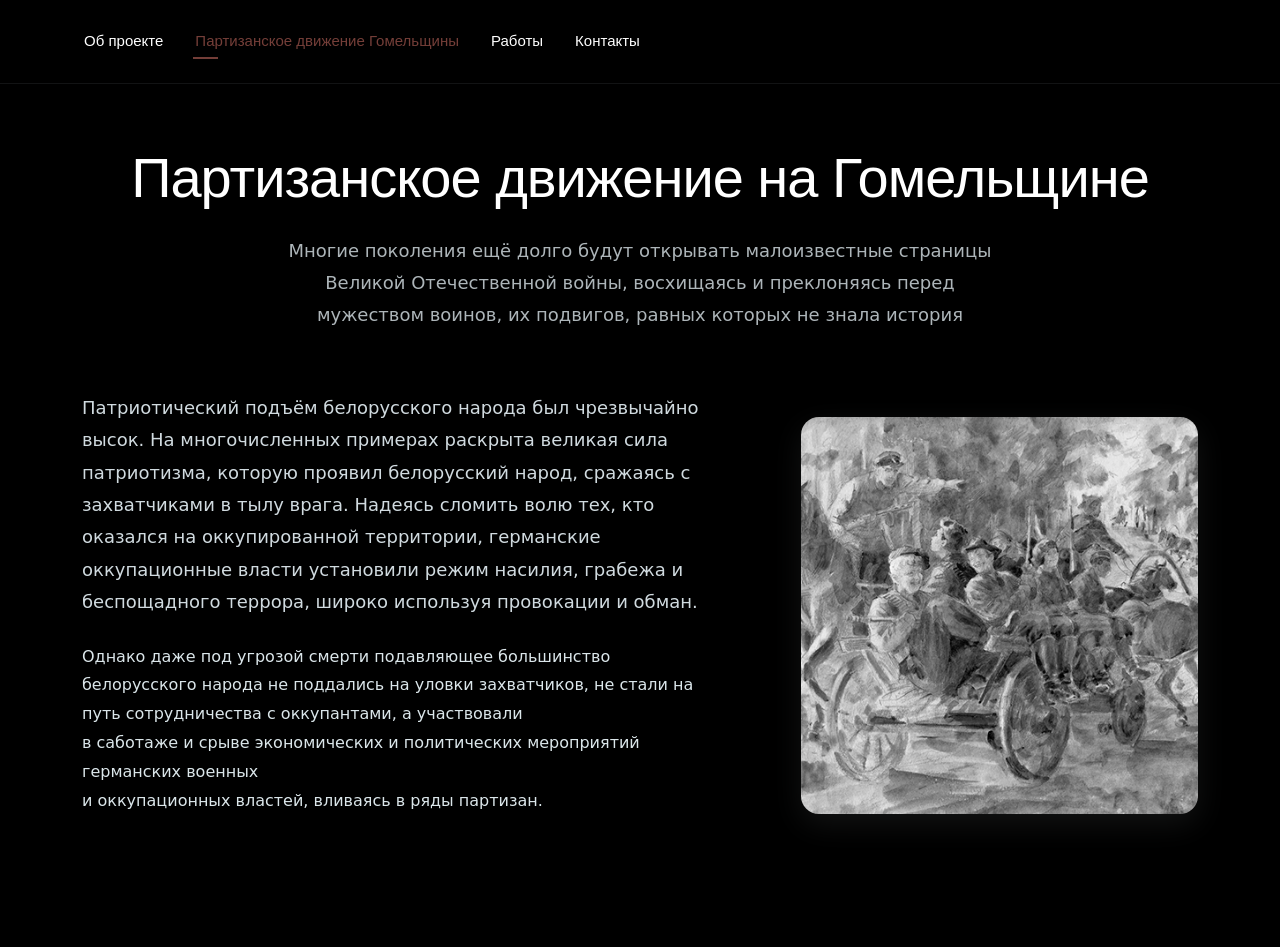
==== commit aa6ea3d9: "Add files via upload" ====
--- a/about.html
+++ b/about.html
@@ -75,7 +75,7 @@
         <p>Многие поколения ещё долго будут открывать малоизвестные страницы Великой Отечественной войны, восхищаясь и преклоняясь перед мужеством воинов, их подвигов, равных которых не знала история</p>
       </div><!-- End Section Title -->
 
-      < <div class="container" data-aos="fade-up" data-aos-delay="50">
+      <div class="container" data-aos="fade-up" data-aos-delay="50">
 
         <div class="isotope-layout" data-default-filter="*" data-layout="masonry" data-sort="original-order">
        
@@ -86,9 +86,9 @@
             <div class="intro-content">
 
               <p class="lead">
-Патриотический подъём белорусского народа был чрезвычайно высок.<br>
-На многочисленных примерах раскрыта великая сила патриотизма, <br> которую проявил белорусский народ, сражаясь 
-с захватчиками в тылу врага. <br> Надеясь сломить волю тех, кто оказался  на оккупированной территории, германские оккупационные власти установили режим насилия, грабежа и беспощадного террора, широко используя провокации и обман.              </p>
+Патриотический подъём белорусского народа был чрезвычайно высок.
+На многочисленных примерах раскрыта великая сила патриотизма,  которую проявил белорусский народ, сражаясь 
+с захватчиками в тылу врага.  Надеясь сломить волю тех, кто оказался  на оккупированной территории, германские оккупационные власти установили режим насилия, грабежа и беспощадного террора, широко используя провокации и обман.              </p>
               <p>
 	Однако даже под угрозой смерти подавляющее большинство белорусского народа не поддались на уловки захватчиков, не стали на путь сотрудничества с оккупантами, а участвовали <br> в саботаже и срыве экономических  и политических мероприятий германских военных <br> и оккупационных властей, вливаясь в ряды партизан.
 
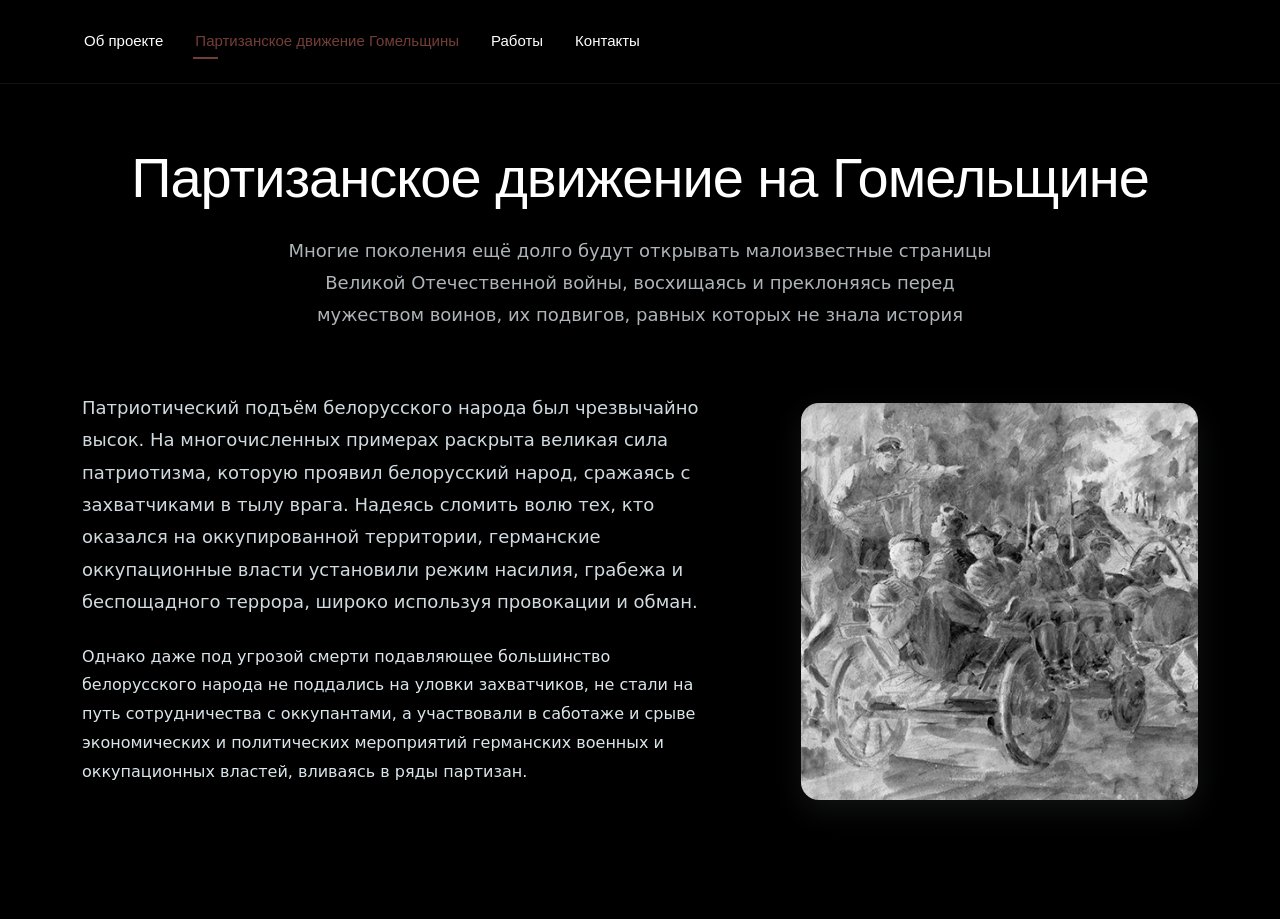
==== commit 7848e70d: "Add files via upload" ====
--- a/about.html
+++ b/about.html
@@ -90,7 +90,7 @@
 На многочисленных примерах раскрыта великая сила патриотизма,  которую проявил белорусский народ, сражаясь 
 с захватчиками в тылу врага.  Надеясь сломить волю тех, кто оказался  на оккупированной территории, германские оккупационные власти установили режим насилия, грабежа и беспощадного террора, широко используя провокации и обман.              </p>
               <p>
-	Однако даже под угрозой смерти подавляющее большинство белорусского народа не поддались на уловки захватчиков, не стали на путь сотрудничества с оккупантами, а участвовали <br> в саботаже и срыве экономических  и политических мероприятий германских военных <br> и оккупационных властей, вливаясь в ряды партизан.
+	Однако даже под угрозой смерти подавляющее большинство белорусского народа не поддались на уловки захватчиков, не стали на путь сотрудничества с оккупантами, а участвовали в саботаже и срыве экономических  и политических мероприятий германских военных и оккупационных властей, вливаясь в ряды партизан.
 
               </p>
  
